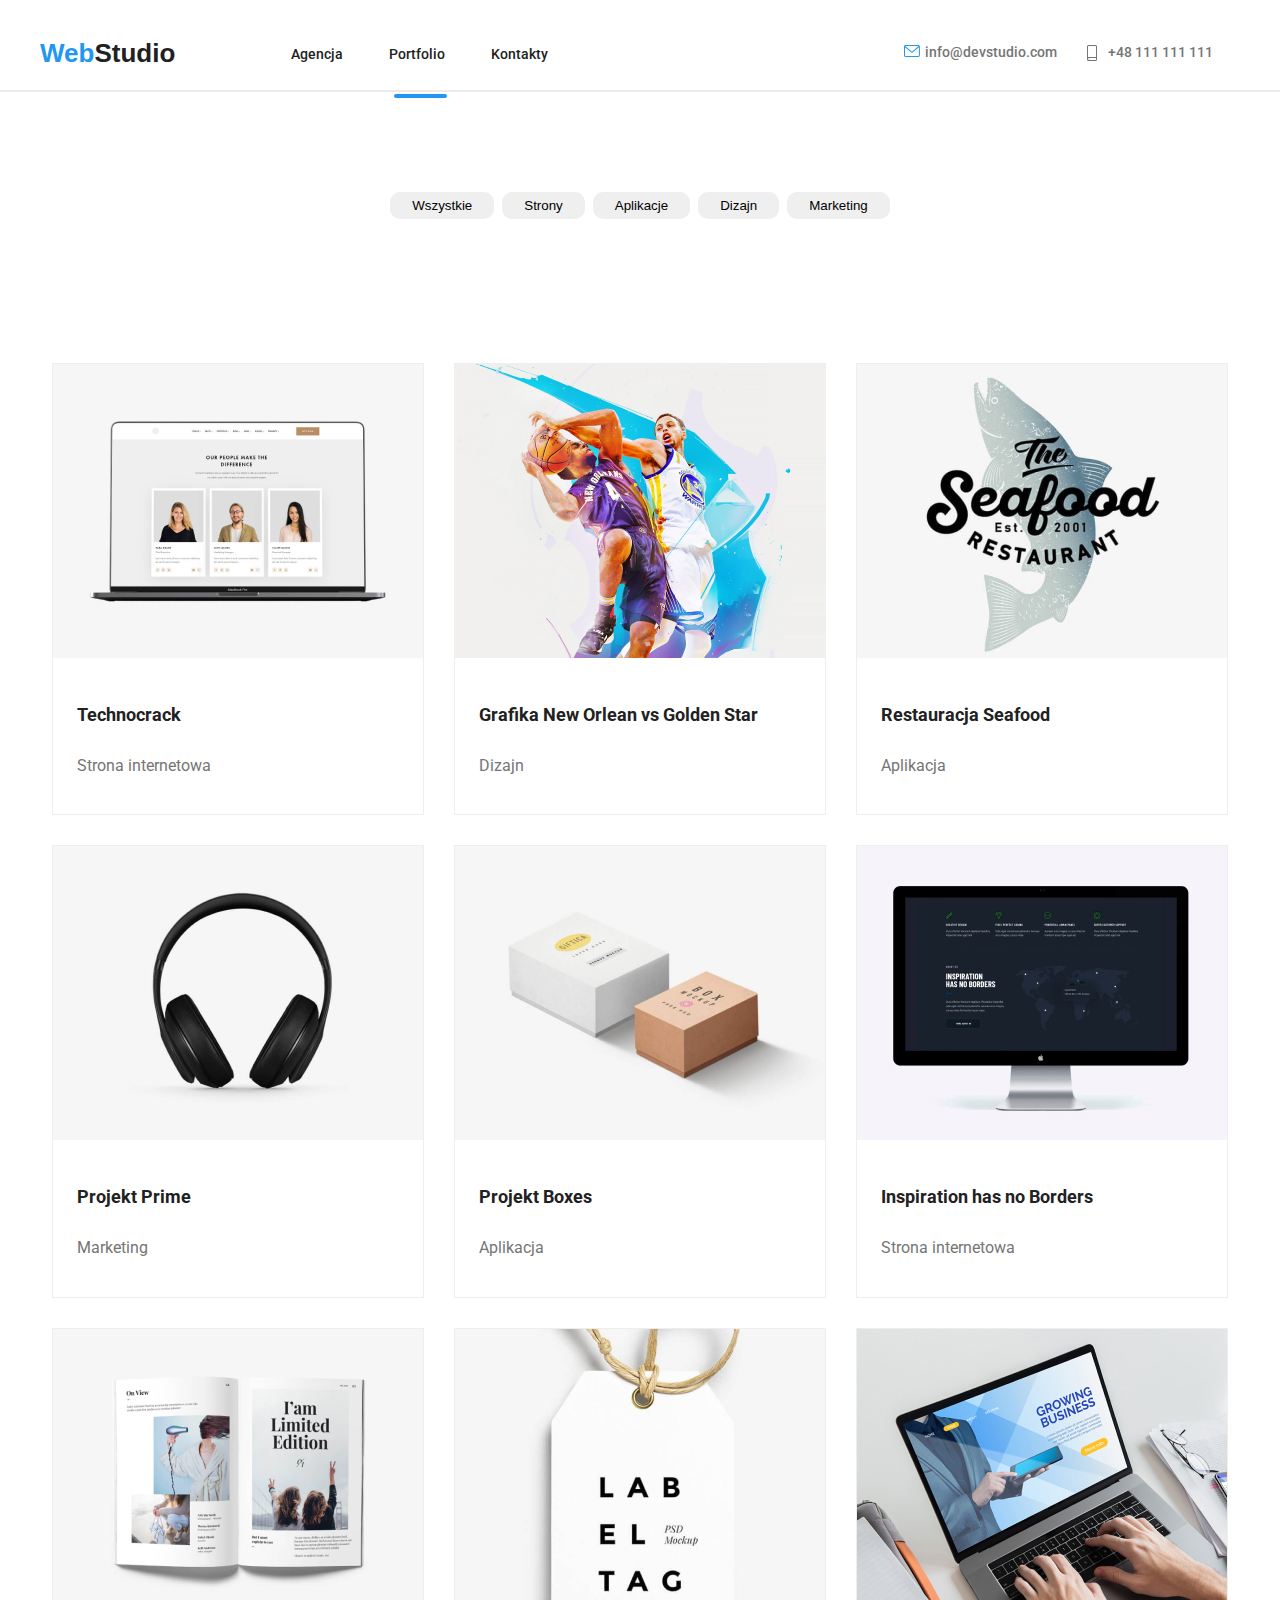
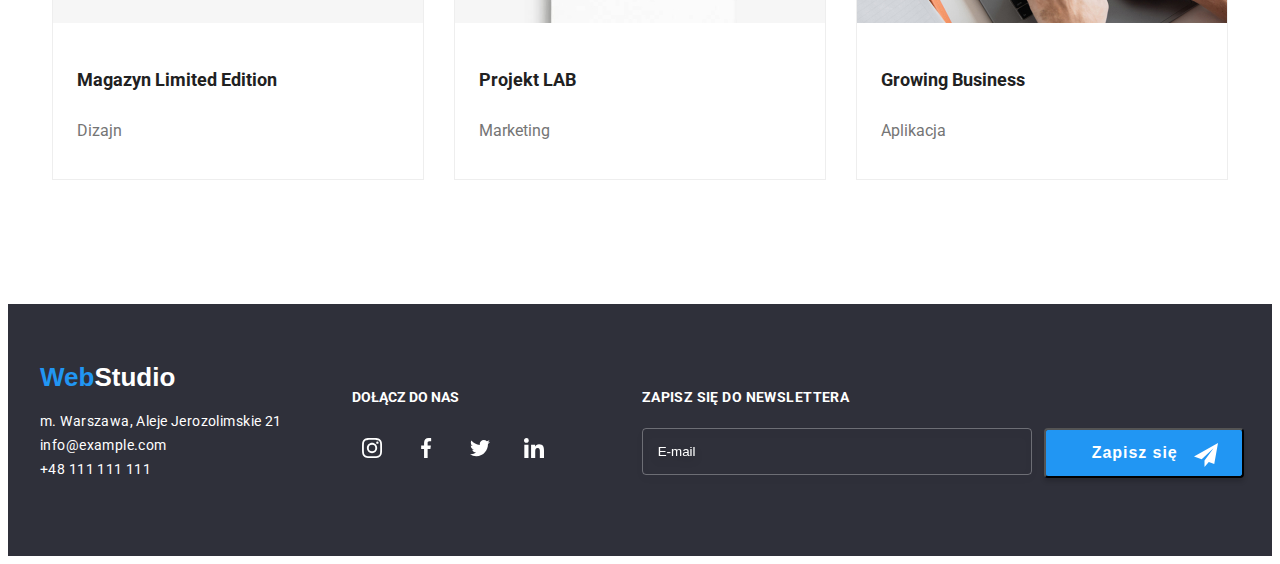
==== portfolio.html @ d32035aa "eight" ====
<!DOCTYPE html>
<html lang="pl">

<head>
    <meta charset="UTF-8">
    <meta http-equiv="X-UA-Compatible" content="IE=edge">
    <meta name="viewport" content="width=device-width, initial-scale=1.0">
    <title>Portfolio</title>
    <link rel="stylesheet" href="https://cdnjs.cloudflare.com/ajax/libs/modern-normalize/1.1.0/modern-normalize.min.css" integrity="sha512-wpPYUAdjBVSE4KJnH1VR1HeZfpl1ub8YT/NKx4PuQ5NmX2tKuGu6U/JRp5y+Y8XG2tV+wKQpNHVUX03MfMFn9Q==" crossorigin="anonymous" referrerpolicy="no-referrer">
    <link rel="stylesheet" href="./css/main.min.css">
    <link href="https://fonts.googleapis.com/css2?family=Raleway:wght@700&family=Roboto:wght@400;500;700;900&display=swap" rel="stylesheet">
</head>
<body>
   
    <header>

        <!--HEADER2-->

            <div class="header--port">

            <div class="logo">
                <a class="logo__link" href="./index.html">Web<span class="logo__link logo__link--text">Studio</span></a>
                
            </div>
            <div class="navigation">
                <nav class="navigation__nav">
                    <div class="part" ><a class="part__link" href="#">Agencja</a></div>
                    <div class="part part--sign"><a class="part__link" href="./portfolio.html">Portfolio</a></div>
                    <div class="part"><a class="part__link" href="#">Kontakty</a></div>
                </nav>

            </div>
        
            <div class="contact">
                   <div class="data"><svg class="data__icon">
                        <use href="./images/icons.svg#icon-envelope" width="16px" height="12px"></use>
                    </svg><a class="data__link" href="mailto:info@devstudio.com">info@devstudio.com</a></div> 
                    
                
                    <div class="data"><svg class="data__icon">
                    <use href="./images/icons.svg#icon-smartphone" width="10px" height="16px"></use>
                    </svg>
                    <a class="data__link" href="tel:+48111111111">+48 111 111 111</a></div> 
                </div>
        </div>
    
     
            
     
    </header>
    <main>
<!--BUTTON-->

      
            <div class="second">
            
                    <div class="second__button"><button class="button button--portf" type="button">Wszystkie</button></div>
                    <div class="second__button"><button class="button button--portf" type="button">Strony</button></div>
                    <div class="second__button"><button class="button button--portf" type="button">Aplikacje</button></div>
                    <div class="second__button"><button class="button button--portf" type="button">Dizajn</button></div>
                    <div class="second__button"><button class="button button--portf" type="button">Marketing</button></div>
                
        </div>
    

      <!--CARD-->
    
            <section class="section">
        <div class="card">
        
                <div class="card__one">
                    <div class="boxes">
                        <div class="technocrack">Technocrack jest popularną platformą wykorzystywaną do rozpowszechniania koronawirusa. 
                            Firmy wykorzystują tę platformę do celów szpiegowskich i ataków na niezabezpieczone serwery konkurencji </div>
                    <img class="boxes__img" src="images/projects/1techno.jpg" alt="Product Designer" width="370" height="294">
                    
                    <h3 class="boxes__heading">Technocrack</h3>
                    <p class="boxes__item">Strona internetowa</p>
                </div>
                <div class="boxes">
                    <div class="technocrack">Technocrack jest popularną platformą wykorzystywaną do rozpowszechniania koronawirusa. 
                        Firmy wykorzystują tę platformę do celów szpiegowskich i ataków na niezabezpieczone serwery konkurencji </div>
                    <img class="boxes__img" src="images/projects/4sluchawki.jpg" alt="Fronted Developer" width="370" height="294">
                    
                    <h3 class="boxes__heading">Projekt Prime</h3>
                    <p class="boxes__item">Marketing</p>
                </div>
                <div class="boxes">
                    <div class="technocrack">Technocrack jest popularną platformą wykorzystywaną do rozpowszechniania koronawirusa. 
                        Firmy wykorzystują tę platformę do celów szpiegowskich i ataków na niezabezpieczone serwery konkurencji </div>
                    <img class="boxes__img" src="images/projects/7magazyn.jpg" alt="Markieting" width="370" height="294">
                    
                    <h3 class="boxes__heading">Magazyn Limited Edition</h3>
                    <p class="boxes__item">Dizajn</p>
                </div>
                </div>
                <div class="card__one">
                <div class="boxes">
                    <div class="technocrack">Technocrack jest popularną platformą wykorzystywaną do rozpowszechniania koronawirusa. 
                        Firmy wykorzystują tę platformę do celów szpiegowskich i ataków na niezabezpieczone serwery konkurencji </div>
                    <img class="boxes__img" src="images/projects/2grafika.jpg" alt="UI Designer" width="370" height="294">
                    
                    <h3 class="boxes__heading">Grafika New Orlean vs Golden Star</h3>
                    <p class="boxes__item">Dizajn</p>
                </div>
                <div class="boxes">
                    <div class="technocrack">Technocrack jest popularną platformą wykorzystywaną do rozpowszechniania koronawirusa. 
                        Firmy wykorzystują tę platformę do celów szpiegowskich i ataków na niezabezpieczone serwery konkurencji </div>
                    <img class="boxes__img" src="images/projects/5boxes.jpg" alt="Product Designer" width="370" height="294">
                    
                    <h3 class="boxes__heading">Projekt Boxes</h3>
                    <p class="boxes__item">Aplikacja</p>
                </div>
                <div class="boxes">
                    <div class="technocrack">Technocrack jest popularną platformą wykorzystywaną do rozpowszechniania koronawirusa. 
                        Firmy wykorzystują tę platformę do celów szpiegowskich i ataków na niezabezpieczone serwery konkurencji </div>
                    <img class="boxes__img" src="images/projects/8lab.jpg" alt="Fronted Developer" width="370" height="294">
                    
                    <h3 class="boxes__heading">Projekt LAB</h3>
                    <p class="boxes__item">Marketing</p>
                </div>
            </div>
               <div class="card__one--d">
                <div class="boxes">
                    <div class="technocrack">Technocrack jest popularną platformą wykorzystywaną do rozpowszechniania koronawirusa. 
                        Firmy wykorzystują tę platformę do celów szpiegowskich i ataków na niezabezpieczone serwery konkurencji </div>
                    <img class="boxes__img" src="images/projects/3restauracja.jpg" alt="Markieting" width="370" height="294">
                    
                    <h3 class="boxes__heading">Restauracja Seafood</h3>
                    <p class="boxes__item">Aplikacja</p>
                </div>
                <div class="boxes">
                    <div class="technocrack">Technocrack jest popularną platformą wykorzystywaną do rozpowszechniania koronawirusa. 
                        Firmy wykorzystują tę platformę do celów szpiegowskich i ataków na niezabezpieczone serwery konkurencji </div>
                    <img class="boxes__img" src="images/projects/6borders.jpg" alt="UI Designer" width="370" height="294">
                    
                    <h3 class="boxes__heading">Inspiration has no Borders</h3>
                    <p class="boxes__item">Strona internetowa</p>
                </div>
                <div class="boxes">
                    <div class="technocrack">Technocrack jest popularną platformą wykorzystywaną do rozpowszechniania koronawirusa. 
                        Firmy wykorzystują tę platformę do celów szpiegowskich i ataków na niezabezpieczone serwery konkurencji </div>
                    <img class="boxes__img" src="images/projects/9bussines.jpg" alt="UI Designer" width="370" height="294">
                    
                    <h3 class="boxes__heading">Growing Business</h3>
                    <p class="boxes__item">Aplikacja</p>
                </div>
                </div>
            </div>
        </section>
     

    
        
    </main>
    <footer>
        <!--FOOTER-->

        <div class="container">
            <div class="last">
                <div class="last__part1">
                    <div class="logo logo--footer">
                        <a class="logo__link" href="./index.html">Web<span
                                class="logo__link logo__link--text2">Studio</span></a>
                    </div>

                    <div class="address">

                        <div class="address_street"><a class="address__link"
                                href="https://goo.gl/maps/1uCLYBcG9Ry3D8Pi7" target="_blank">m. Warszawa, Aleje
                                Jerozolimskie 21</a></div>
                        <div class="address__mail"><a class="address__link"
                                href="mailto:info@example.com">info@example.com</a></div>
                        <div class="address__phone"><a class="address__link" href="tel:+48111111111">+48 111 111 111</a>
                        </div>
                    </div>
                </div>
                <div class="last__part2">
                    <p class="last__item">DOŁĄCZ DO NAS</p>
                    <div><svg class="last__icon">
                            <use href="./images/icons.svg#icon-instagram-2-1" width="20px" height="20px"></use>
                        </svg>
                        <svg class="last__icon">
                            <use href="./images/icons.svg#icon-facebook-1-1" width="20px" height="20px"></use>
                        </svg>
                        <svg class="last__icon">
                            <use href="./images/icons.svg#icon-twitter-1-1" width="20px" height="20px"></use>
                        </svg>
                        <svg class="last__icon">
                            <use href="./images/icons.svg#icon-linkedin-1-1" width="20px" height="20px"></use>
                        </svg>
                    </div>
                </div>
                <div class="last__part3">
                    <p class="last__item last__item--2">Zapisz się do newslettera</p>
                    <form name="newsletter" autocomplete="on" novalidate>
                        <label><input class="last__input" type="email" name="email" placeholder="E-mail">
                        </label>

                        <button class="button button--submit" type="submit">Zapisz się<svg class="button__icon">
                                <use href="./images/icons.svg#icon-icon-send" width="24px" height="24px"></use>
                            </svg></button>
                    </form>
                </div>

            </div>
        </div>
    
        
    </footer>
</body>

</html>
---- css/main.min.css ----
.header {
  display: flex;
  flex-direction: row;
  justify-items: center;
  align-items: center;
  margin-left: auto;
  padding-top: 32px;
  padding-bottom: 32px;
  margin-right: auto;
  inline-size: 100%;
  width: 1200px;
}
.logo__link {
  color: #2196f3;
  font-family: "Relaway", sans-serif;
  font-size: 26px;
  line-height: 100%;
  font-weight: 700;
  text-decoration: none;
}
.logo__link--text {
  color: #212121;
}
.navigation {
  padding-left: 93px;
  padding-right: 318px;
}
.navigation__nav {
  display: -webkit-box;
  display: -ms-flexbox;
  display: flex;
  -webkit-box-orient: horizontal;
  -webkit-box-direction: normal;
  -ms-flex-direction: row;
  flex-direction: row;
}
.part {
  padding-right: 23px;
  padding-left: 23px;
}
.part__link {
  color: #212121;
  font-size: 14px;
  line-height: 100%;
  text-decoration: none;
  -webkit-transition-duration: 250ms;
  transition-duration: 250ms;
  -webkit-transition-timing-function: cubic-bezier(0.4, 0, 0.2, 1);
  transition-timing-function: cubic-bezier(0.4, 0, 0.2, 1);
}
.part__link:hover {
  color: #2196f3;
}
.part--sign::after {
  content: "";
  position: absolute;
  width: 53px;
  height: 4px;
  margin-left: -51px;
  margin-top: 50px;
  background-color: #2196f3;
  border-radius: 2px;
}
.contact {
  display: -webkit-box;
  display: -ms-flexbox;
  display: flex;
  -webkit-box-orient: horizontal;
  -webkit-box-direction: normal;
  -ms-flex-direction: row;
  flex-direction: row;
}
.data {
  display: flex;

  flex-direction: row;
  padding-left: 15px;
  padding-right: 15px;
}
.data__icon {
  width: 21px;
  height: 16px;
}
.data__link {
  color: #757575;
  font-size: 14px;
  line-height: 100%;
  text-decoration: none;

  transition-duration: 250ms;

  transition-timing-function: cubic-bezier(0.4, 0, 0.2, 1);
}
.data__link:hover {
  color: #2196f3;
}
.main {
  height: 600px;
  background: linear-gradient(
    90deg,
    rgba(2, 0, 36, 1) 0%,
    rgba(47, 48, 58, 1) 35%,
    rgba(0, 212, 255, 1) 100%
  );
  background-image: url(./people.jpg);
  display: flex;
  flex-direction: column;
}

.main__heading {
  color: #ffffff;
  font-size: 44px;
  line-height: 136%;
  font-weight: 900;
  letter-spacing: 0.06em;
  text-transform: uppercase;
  margin-top: 200px;
  margin-bottom: 30px;
  width: 696px;
  display: block;
  margin-left: auto;
  margin-right: auto;
  text-align: center;
}

.is-hidden {
  pointer-events: none;
  visibility: hidden;
  opacity: 0;
}
.modal {
  background: rgba(0, 0, 0, 0.2);
  width: 100%;
  height: 100%;
  top: 0;
  left: 0;
  position: fixed;
}

.window {
  background-color: #ffffff;
  border-radius: 4px;
  width: 528px;
  height: 581px;
  top: 50%;
  left: 50%;
  transform: translate(-50%, -50%);
  position: fixed;
}
.window__item {
  font-weight: 700;
  font-size: 20px;
  line-height: 100%;
  text-align: center;
  letter-spacing: 0.03em;
  color: #212121;
  margin-top: 40px;
  margin-bottom: 12px;
}
.data2 {
  display: flex;
  flex-direction: column;
  margin-left: 40px;
  margin-right: 40px;
  position: relative;
}

.data2__word {
  line-height: 100%;
  letter-spacing: 0.01em;
  color: #757575;
  margin-top: 10px;
  margin-bottom: 4px;
  font-size: 12px;
}
.data2__input {
  height: 40px;
  border: 1px solid rgba(33, 33, 33, 0.2);
  border-radius: 4px;
  padding-left: 35px;
  transition-duration: 250ms;
  transition-timing-function: cubic-bezier(0.4, 0, 0.2, 1);
}
.data2__icon {
  width: 15px;
  height: 13px;
  transition-duration: 250ms;
  transition-timing-function: cubic-bezier(0.4, 0, 0.2, 1);
}

.data2__input:focus {
  outline: 1px solid #2196f3;
}

.data2 > .data2__icon {
  position: absolute;
  top: 80%;
  margin-left: 10px;
  transform: translateY(-80%);
}
.data2__input:focus + .data2__icon {
  fill: #2196f3;
}

.button--open-btn {
  font-size: 16px;
  line-height: 188%;
  font-weight: 700px;
  color: #ffffff;
  background-color: #2196f3;
  background-size: 200px 50px;
  border-radius: 4px;
  border-color: #2196f3;
  display: block;
  margin-left: auto;
  margin-right: auto;
  padding-left: 41px;
  padding-right: 41px;
  padding-bottom: 10px;
  padding-top: 10px;
}

.button--close {
  position: fixed;
  width: 30px;
  height: 30px;
  right: 8px;
  top: 8px;
  background-color: #ffffff;
  border: 1px solid rgba(0, 0, 0, 0.1);
  border-radius: 50%;
  cursor: pointer;
}

.com {
  display: flex;
  flex-direction: column;
  margin-left: 40px;
  margin-right: 40px;
  margin-bottom: 10px;
  font-size: 12px;
  line-height: 100%;
  letter-spacing: 0.01em;
  color: #757575;
  font-size: 12px;
  line-height: 100%;
  letter-spacing: 0.01em;
  color: #757575;
  margin-bottom: 4px;
}
.com__word {
  line-height: 100%;
  letter-spacing: 0.01em;
  color: #757575;
  margin-top: 10px;
  margin-bottom: 4px;
  font-size: 12px;
}

textarea {
  width: 448px;
  border: 1px solid rgba(33, 33, 33, 0.2);
  border-radius: 4px;
  resize: none;
  padding-left: 16px;
  padding-top: 12px;
  color: rgba(117, 117, 117, 0.5);
  transition-duration: 250ms;
  transition-timing-function: cubic-bezier(0.4, 0, 0.2, 1);
}
textarea:focus {
  outline: 1px solid #2196f3;
}

.box__accept {
  position: relative;
  top: 0;
  left: 0;
  margin-left: 45px;

}
.colour1 {
  font-weight: 400;
  font-size: 14px;
  line-height: 171%;
  letter-spacing: 0.03em;
  color: #757575;
  position: relative;
  top: 16px;
  left: 25px;
}
.colour2 {
  color: #2196f3;
  text-decoration: underline;
}
.box__check {
  position: relative;
  width: 16px;
  height: 16px;
  top: 19px;
  opacity: 0;
  left: 60px;
  transition-duration: 250ms;
  transition-timing-function: cubic-bezier(0.4, 0, 0.2, 1);
  z-index: 10;
}
.box__accept::before {
  content: "";
  width: 15px;
  height: 15px;
  display: inline-block;
  border: solid 1px #212121;
  position: absolute;
  left: 0;
  top: 20px;
}
.box__accept::after {
  content: "";
  display: inline-block;
  height: 6px;
  width: 9px;
  border-left: 2px solid;
  border-bottom: 2px solid;
  transform: rotate(-45deg);
  position: absolute;
  left: 4px;
  top: 24px;
}
.box__check + .box__accept::after {
  content: none;
}
.box__check:checked + .box__accept::after {
  content: "";
  color: #ffffff;
}

.box__check:focus + .box__accept::before {
  outline: #2196f3 auto 5px;
  background: #2196f3;
}
.button--send {
  width: 200px;
  height: 50px;
  background-color: #2196f3;
  color: #ffffff;
  box-shadow: 0px 4px 4px rgba(0, 0, 0, 0.15);
  border-radius: 4px;
  display: block;
  margin-left: auto;
  margin-right: auto;
  margin-top: 50px;
}

.lorem {
  display: flex;
  flex-direction: row;
}
.text {
  margin-left: 15px;
  margin-right: 15px;
  width: 270px;
  height: 120px;
  background-color: #f5f4fa;
  border-radius: 4px;
}
.text__icon {
  width: 70px;
  height: 70px;
  display: block;
  margin-left: auto;
  margin-right: auto;
  margin-bottom: 25px;
  margin-top: 25px;
}
.text__heading {
  font-weight: 700;
  font-size: 14px;
  line-height: 100%;
  color: #212121;
  margin-top: 55px;
}
.text__item {
  font-weight: 400;
  font-size: 14px;
  line-height: 171%;
  color: #2f303a;
}
.whatwedo {
  justify-content: center;
}
.whatwedo__heading {
  font-size: 36px;
  font-weight: 700;
  line-height: 100%;
  color: #212121;
  text-align: center;
  padding-bottom: 50px;
}
.photo {
  display: flex;

  flex-direction: row;
}
.signature {
  position: relative;
  margin-right: 15px;
  margin-left: 15px;
  width: 370px;
  height: 294px;
}
.signature > .signature__heading {
  color: #ffffff;
  font-weight: 700;
  font-size: 14px;
  line-height: 100%;
  text-align: center;
  letter-spacing: 0.03em;
  text-transform: uppercase;
  position: absolute;
  width: 370px;
  height: 75px;
  padding-top: 27px;
  padding-right: 27px;
  margin: 0;
  bottom: 0;
  right: 0;
  background-color: rgba(47, 48, 58, 0.8);
}
.ourteam {
  background-color: #f5f4fa;
  margin-left: auto;
  margin-right: auto;
}
.ourteam__heading {
  font-size: 36px;
  font-weight: 700;
  line-height: 100%;
  color: #212121;
  text-align: center;
  padding-bottom: 50px;
}
.employees {
  display: flex;
  flex-direction: row;
}
.quarter {
  box-shadow: 0px 1px 3px rgba(0, 0, 0, 0.12), 0px 1px 1px rgba(0, 0, 0, 0.14),
    0px 2px 1px rgba(0, 0, 0, 0.2);
  height: 428px;
  background-color: #ffffff;
  border-radius: 0px 0px 4px 4px;
  margin-inline: 15px;
}
.quarter__img {
  height: 260px;
  width: 270px;
}
.quarter__heading {
  font-size: 16px;
  line-height: 100%;
  color: #212121;
  padding-top: 10px;
  text-align: center;
}
.quarter__item {
  font-size: 16px;
  font-weight: 400;
  line-height: 100%;
  color: #757575;
  padding-top: 10px;
  text-align: center;
}
.social {
  margin-inline: 15px;
  text-align: center;
  justify-items: center;
  align-items: center;
}
.social {
  padding-bottom: 30px;
  margin-left: 20px;
  margin-right: 20px;
}
.social__icon {
  width: 40px;
  height: 40px;
  margin-right: 5px;
  margin-left: 5px;
  align-items: center;
  transition-duration: 250ms;
  transition-timing-function: cubic-bezier(0.4, 0, 0.2, 1);
  padding-left: 8px;
}
.social__icon:hover {
  --color2: #ffffff;
  background-color: #2196f3;
  border: 1px #2196f3;
  cursor: pointer;
  width: 40px;
  height: 40px;
  border-radius: 50%;
  padding-left: 8px;
}
.clients__heading {
  font-weight: 700;
  font-size: 36px;
  line-height: 100%;
  color: #212121;
  text-align: center;
  padding-bottom: 50px;
}
.clientsmark {
  display: flex;
  flex-direction: row;
}

.mark {
  border-radius: 4px;
  width: 170px;
  height: 92px;
  margin-left: 10px;
  margin-right: 10px;
  border: 1px solid #afb1b8;
  transition-duration: 250ms;
  transition-timing-function: cubic-bezier(0.4, 0, 0.2, 1);
}
.mark__icon {
  width: 90px;
  height: 90px;
  display: block;
  padding-top: 20px;
  margin: auto;
  transition-duration: 250ms;
  transition-timing-function: cubic-bezier(0.4, 0, 0.2, 1);
}
.mark:hover {
  border: 1px solid #2196f3;
  border-radius: 4px;
  cursor: pointer;
  --color2: #2196f3;
}
.last {
  display: flex;
  flex-direction: row;
}
.last__part1 {
  padding-right: 70px;
}
.logo--footer {
  display: flex;
  justify-items: center;
  align-items: center;
  padding-bottom: 20px;
  padding-top: 60px;
}

.logo__link--text2 {
  color: #ffffff;
}
.address {
  display: flex;
  flex-direction: column;
  padding-bottom: 60px;
  justify-items: center;
}
.address__link {
  font-weight: 400;
  font-size: 14px;
  line-height: 171%;
  letter-spacing: 0.03em;
  color: #ffffff;
  text-decoration: none;
  transition-duration: 250ms;
  transition-timing-function: cubic-bezier(0.4, 0, 0.2, 1);
}
.address__link:hover {
  color: #2196f3;
  text-decoration: none;
}
.address__street {
  padding-bottom: 9px;
}
.address_mail {
  padding-bottom: 9px;
  text-decoration: underline;
}
.last__part2 {
  display: flex;
  flex-direction: column;
  padding-top: 72px;
}
.last__item {
  color: #ffffff;
  font-weight: 700;
  font-size: 14px;
  line-height: 100%;
  padding-bottom: 10px;
}
.last__icon {
  width: 40px;
  height: 40px;
  transition-duration: 250ms;
  transition-timing-function: cubic-bezier(0.4, 0, 0.2, 1);
  padding-left: 10px;
  padding-top: 10px;
}
.last__icon:hover {
  color: #ffffff;
  background-color: #2196f3;
  cursor: pointer;
  border-radius: 50%;
  width: 40px;
  height: 40px;
  padding-top: 10px;
  padding-left: 10px;
}
.last__item--2 {
  font-weight: 700;
  font-size: 14px;
  line-height: 100%;
  letter-spacing: 0.03em;
  text-transform: uppercase;
  color: #ffffff;
  padding-top: 72px;
  padding-left: 78px;
}
.last__input {
  padding: 15px;
  margin-left: 78px;
  width: 358px;
  border: 1px solid rgba(255, 255, 255, 0.3);
  filter: drop-shadow(0px 4px 4px rgba(0, 0, 0, 0.15));
  border-radius: 4px;
  background-color: var(--grey2);
}

.last__part3 ::placeholder {
  color: #ffffff;
}
.button--submit {
  width: 200px;
  height: 50px;
  margin-left: 12px;
  box-shadow: 0px 4px 4px rgba(0, 0, 0, 0.15);
  border-radius: 4px;
  background-color: #2196f3;
  color: #ffffff;
  position: absolute;
  padding-right: px;
  font-size: 16px;
  line-height: 160%;
  align-items: center;
  text-align: center;
  letter-spacing: 0.06em;
  font-weight: 700;
  padding-right: 24px;
  transition-duration: 250ms;
  transition-timing-function: cubic-bezier(0.4, 0, 0.2, 1);
}
.button__icon {
  width: 24px;
  height: 24px;
  position: absolute;
  top: 13px;
  right: 28px;
  left: 148px;
}
.button__icon:hover {
  cursor: pointer;
}
.button {
  transition-duration: 250ms;
  transition-timing-function: cubic-bezier(0.4, 0, 0.2, 1);
}
.button:hover {
  background-color: #2196f3;
  color: #ffffff;
  border: 1px #2196f3;
  cursor: pointer;
  box-shadow: 0px 3px 1px rgba(0, 0, 0, 0.1), 0px 1px 2px rgba(0, 0, 0, 0.08),
    0px 2px 2px rgba(0, 0, 0, 0.12);
}
.second {
  display: flex;
  flex-direction: row;
  margin-top: 94px;
  margin-bottom: 50px;
  justify-content: center;
  align-items: center;
}
.second__button {
  padding-right: 4px;
  padding-left: 4px;
  border-radius: 10px;
}
.button--portf {
  border: none;
  padding-top: 6px;
  padding-left: 22px;
  padding-bottom: 6px;
  padding-right: 22px;
  border-radius: 10px;
  transition-duration: 250ms;
  transition-timing-function: cubic-bezier(0.4, 0, 0.2, 1);
}
body {
  background-color: #fff;
  color: #212121;
  font-family: "Roboto", sans-serif;
  font-weight: 500;
}
footer {
  background-color: #2f303a;
  height: 252px;
}
a {
  color: #212121;
  cursor: pointer;
}
h3 {
  font-size: 18px;
  line-height: 171%;
  font-weight: 700;
}
p {
  color: #757575;
  font-size: 16px;
  line-height: 160%;
  font-weight: 400;
}
.section {
  padding-top: 94px;
  padding-bottom: 94px;
  display: flex;
  flex-direction: column;
  flex-wrap: nowrap;
  justify-items: center;
  justify-content: center;
  align-items: center;
}
.container {
  max-width: 1200px;
  margin-left: auto;
  margin-right: auto;
  inline-size: 100%;
} 
.header--port {
  display: flex;
  flex-direction: row;
  justify-items: center;
  align-items: center;
  margin-left: auto;
  padding-top: 32px;
  padding-bottom: 32px;
  margin-right: auto;
  inline-size: 100%;
  width: 1200px;
}
.header--port::after {
  content: "";
  position: absolute;
  border: 1px solid #ECECEC;
  width: 100%;

  top: 90px;
  left:0;
}
.card {
  display: flex;
  flex-direction: row;
}

.boxes__heading {
  padding-top: 20px;
  padding-left: 24px;
  padding-right: 24px;
  padding-bottom: 4px;
  position: relative;
  z-index: 10;
}
.boxes__item {
  padding-bottom: 20px;
  padding-left: 24px;
  padding-right: 24px;
  position: relative;
  z-index: 10;
}
.boxes {
  border: #eeeeee 1px solid;
  margin-bottom: 30px;
  position:relative;
  top: 0;
  right: 0;
  transition-duration: 250ms;
  transition-timing-function: cubic-bezier(0.4, 0, 0.2, 1);
    position: relative;
    z-index: 1;
}
.boxes__img {
  width: 370px;
  height: 294px;
}
.boxes .technocrack {
  visibility: hidden;
  position:absolute;
  width: 370px;
  height: 294px;
  bottom: 35%;
  right: 0;
  background: rgba(33, 150, 243, 0.9);

}
.boxes:hover .technocrack {
  visibility: visible;
  content: "";
  position:absolute;
  width: 370px;
  height: 294px;
  bottom: 35%;
  right: 0;
  background: rgba(33, 150, 243, 0.9);
  animation-name: height;
  animation-duration: 1s;
  animation-iteration-count: inherit;
  animation-direction: alternate;
  
}
.technocrack {

  font-weight: 400;
  font-size: 18px;
  line-height: 156%;
  color:  #ffffff;;
  padding-left: 24px;
  padding-top: 49px;
  padding-right: 45px;
  position:absolute;
  bottom: 35%;
  right:0;
  visibility: hidden;

}

@keyframes height {
  0% {
    height: 0px; 
  }
  100% {
    height: 294px;
    
  }
}
.card__one {
  flex-direction: row;
  margin-right: 30px;
}

.boxes:hover {
  box-shadow: 0px 1px 1px rgba(0, 0, 0, 0.12), 0px 4px 4px rgba(0, 0, 0, 0.06),
    1px 4px 6px rgba(0, 0, 0, 0.16);
  cursor: pointer;
}

.card__one--d {
  flex-direction: row;
}

/*# sourceMappingURL=main.min.css.map */
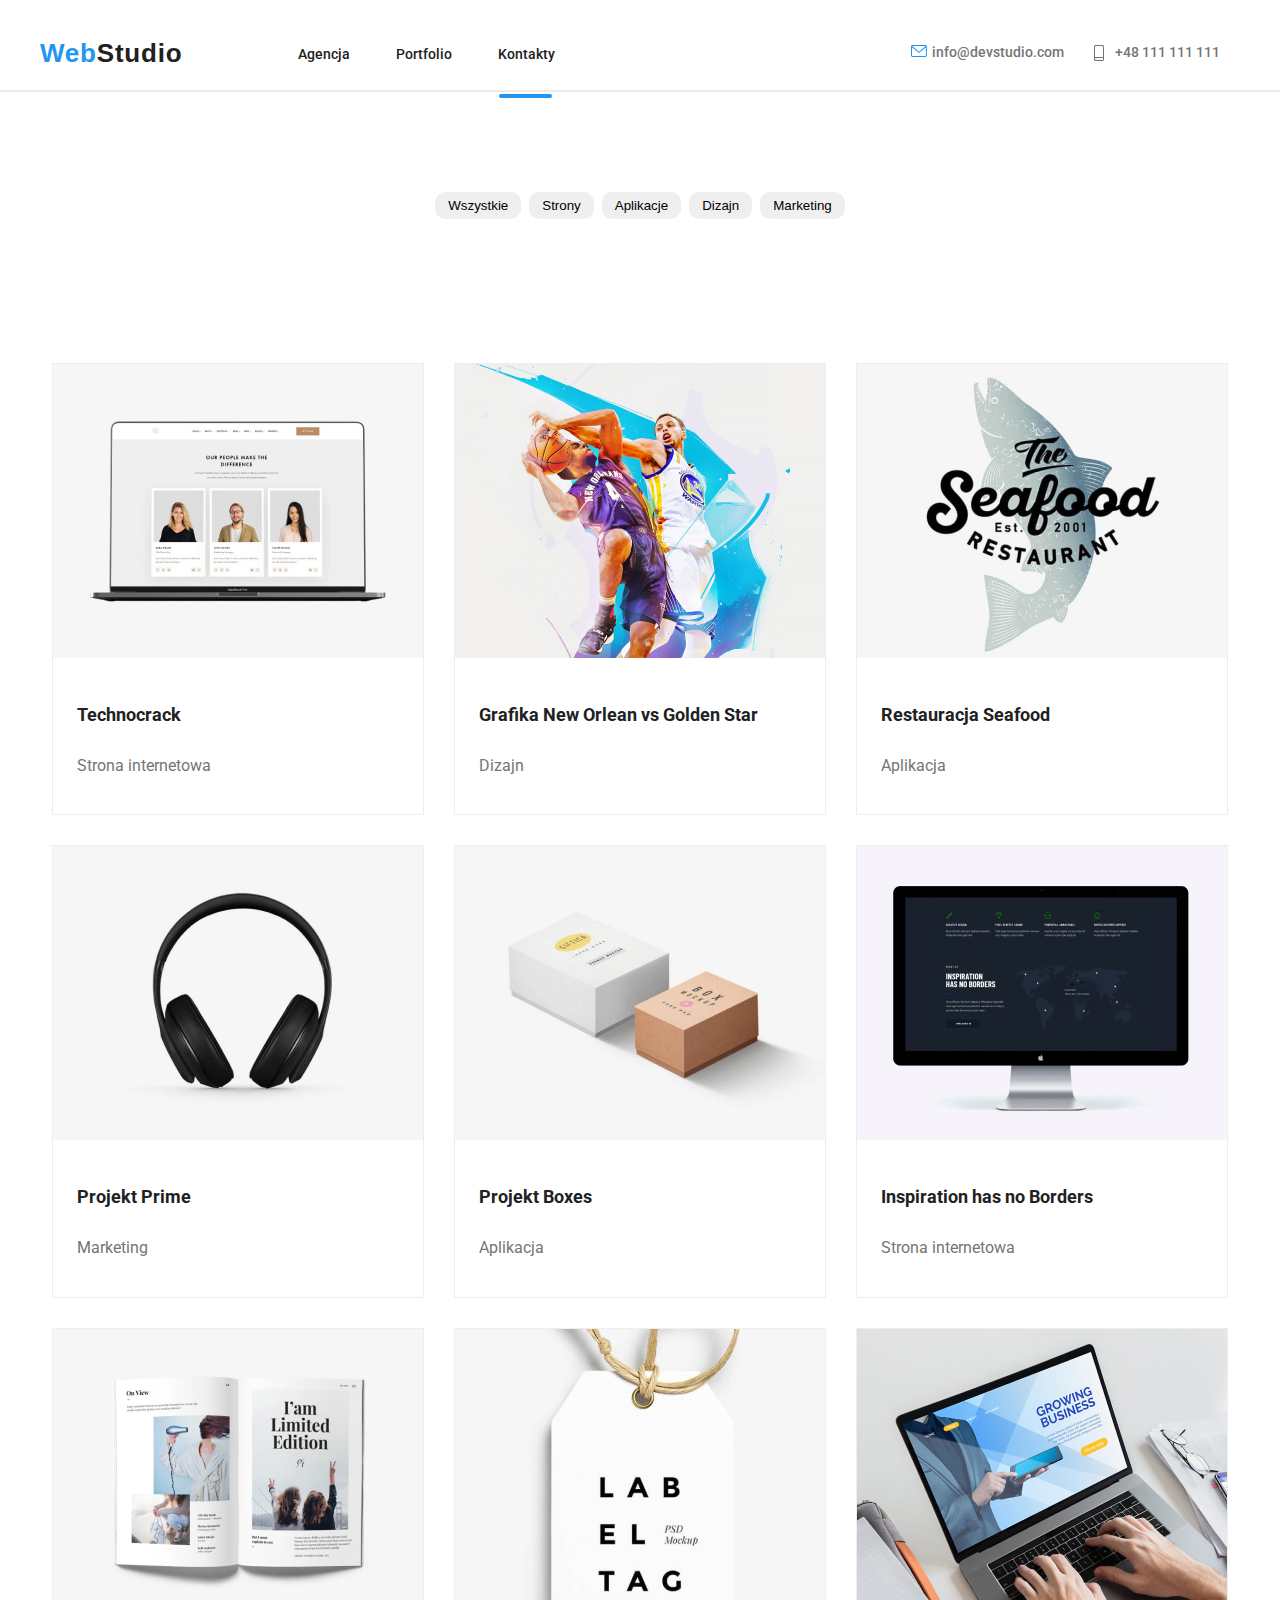
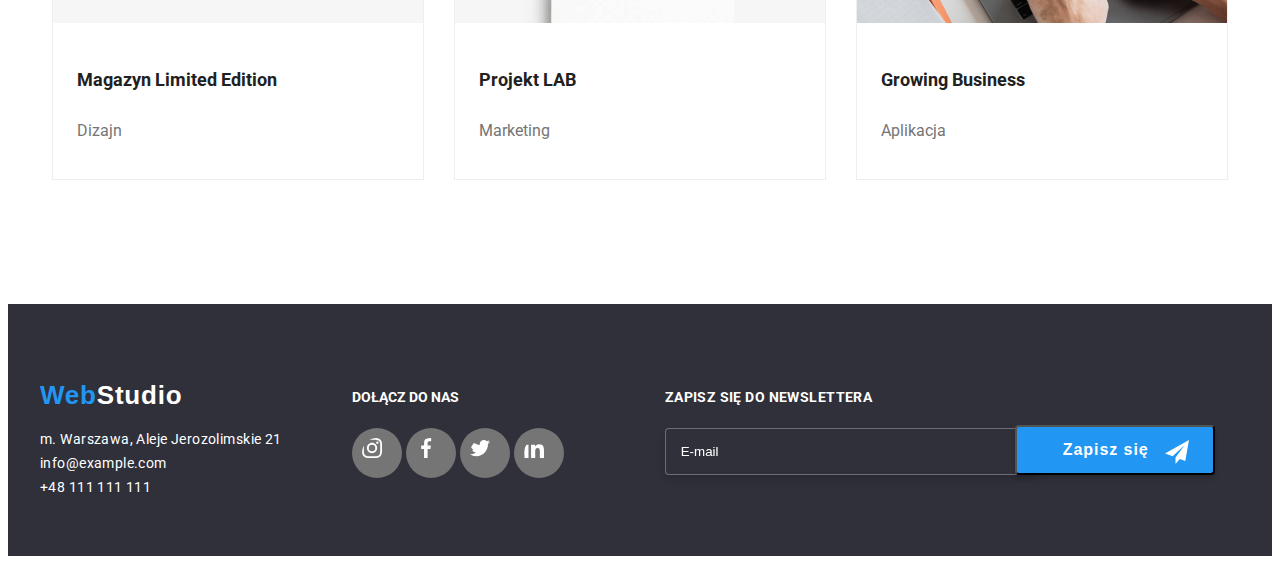
==== commit 204cae9e: "change part after" ====
--- a/portfolio.html
+++ b/portfolio.html
@@ -43,9 +43,19 @@
                     <a class="data__link" href="tel:+48111111111">+48 111 111 111</a></div> 
                 </div>
         </div>
-    
-     
-            
+        <div class="header_mobile">
+            <div class="logo">
+                <a class="logo__link" href="./index.html">Web<span class="logo__link logo__link--text">Studio</span></a>
+                
+                <button
+                  class="menu-toggle js-open-menu"
+                  aria-expanded="false"
+                  aria-controls="mobile-menu"><svg class="menu-toggle__svg">
+                <use href="./images/icons.svg#icon-menu_24px" width="47px" height="30px"></use>
+            </svg></button>
+            </div></div>
+     
+     
      
     </header>
     <main>
--- a/css/main.min.css
+++ b/css/main.min.css
@@ -1,5 +1,5 @@
 .header {
-  display: flex;
+  display: none;
   flex-direction: row;
   justify-items: center;
   align-items: center;
@@ -10,42 +10,104 @@
   inline-size: 100%;
   width: 1200px;
 }
+@media screen and (min-width:768px){
+  .header{
+    display: flex;
+    
+    
+  }}
+
+@media screen and (min-width:1200px){
+  .header{
+    display: flex;
+    flex-wrap: nowrap;
+    
+  }}
+  .header_mobile{
+    display: flex;
+    flex-direction: row;
+    justify-items: center;
+    align-items: center;
+    margin-left: auto;
+    padding-top: 32px;
+    padding-bottom: 32px;
+    margin-right: auto;
+    inline-size: 100%;
+  }
+  @media screen and (min-width:768px){
+    .header_mobile{
+      display: none;
+      
+      
+    }}
+  
+  @media screen and (min-width:1200px){
+    .header_mobile{
+      display: none;
+      
+    }}
 .logo__link {
   color: #2196f3;
   font-family: "Relaway", sans-serif;
-  font-size: 26px;
+  font-size: 24px;
   line-height: 100%;
   font-weight: 700;
   text-decoration: none;
-}
+  letter-spacing: 0.03em;
+}
+@media screen and (min-width:1200px){
+  .logo__link{
+    font-size: 26px;
+    
+  }}
 .logo__link--text {
   color: #212121;
 }
+
 .navigation {
   padding-left: 93px;
   padding-right: 318px;
 }
+@media screen and (min-width:768px){
+  .navigation{
+    padding-right: 50px;
+    padding-left: 50px;
+  }}
+  @media screen and (min-width:1200px){
+    .navigation{
+      padding-left: 93px;
+  padding-right: 318px;
+    }}
 .navigation__nav {
-  display: -webkit-box;
-  display: -ms-flexbox;
-  display: flex;
-  -webkit-box-orient: horizontal;
-  -webkit-box-direction: normal;
-  -ms-flex-direction: row;
+  
+  display: flex;
+  
   flex-direction: row;
 }
+
 .part {
   padding-right: 23px;
   padding-left: 23px;
 }
+@media screen and (min-width:768px){
+  .part {
+    padding-right: 30px;
+  padding-left: 30px;
+    
+  }}
+  @media screen and (min-width:1200px){
+    .part {
+      padding-right: 23px;
+  padding-left: 23px;
+    }}
 .part__link {
   color: #212121;
   font-size: 14px;
   line-height: 100%;
   text-decoration: none;
-  -webkit-transition-duration: 250ms;
-  transition-duration: 250ms;
-  -webkit-transition-timing-function: cubic-bezier(0.4, 0, 0.2, 1);
+ 
+  transition-duration: 250ms;
+  
   transition-timing-function: cubic-bezier(0.4, 0, 0.2, 1);
 }
 .part__link:hover {
@@ -56,20 +118,38 @@
   position: absolute;
   width: 53px;
   height: 4px;
-  margin-left: -51px;
+  margin-left: 62px;
   margin-top: 50px;
   background-color: #2196f3;
   border-radius: 2px;
 }
+@media screen and (min-width:768px){
+  .part--sign::after{
+    margin-top: 63px;
+    
+    
+  }}
+  @media screen and (min-width:1200px){
+    .part--sign::after{
+      margin-top: 50px;
+      margin-left: 47px;
+    }}
 .contact {
-  display: -webkit-box;
-  display: -ms-flexbox;
-  display: flex;
-  -webkit-box-orient: horizontal;
-  -webkit-box-direction: normal;
-  -ms-flex-direction: row;
+ 
+  display: flex;
+  
   flex-direction: row;
 }
+@media screen and (min-width:768px){
+  .contact{
+    flex-direction: column;
+
+  }}
+  @media screen and (min-width:1200px){
+    .contact{
+      flex-direction: row;
+    
+    }}
 .data {
   display: flex;
 
@@ -77,10 +157,21 @@
   padding-left: 15px;
   padding-right: 15px;
 }
+@media screen and (min-width:768px){
+  .data{
+    padding-bottom: 10px;
+  }}
+  @media screen and (min-width:1200px){
+    .data{
+      padding-left: 15px;
+  padding-right: 15px;
+  padding-bottom: 0px;
+    }}
 .data__icon {
   width: 21px;
   height: 16px;
 }
+
 .data__link {
   color: #757575;
   font-size: 14px;
@@ -94,8 +185,10 @@
 .data__link:hover {
   color: #2196f3;
 }
+
+
 .main {
-  height: 600px;
+  height: 400px;
   background: linear-gradient(
     90deg,
     rgba(2, 0, 36, 1) 0%,
@@ -103,25 +196,43 @@
     rgba(0, 212, 255, 1) 100%
   );
   background-image: url(./people.jpg);
-  display: flex;
-  flex-direction: column;
-}
+  background-size: cover;
+  display: flex;
+  flex-direction: column;}
+
+  @media screen and (min-device-pixel-ratio: 2),
+  screen and (min-resolution: 192dpi),
+  screen and (min-resolution: 2dppx) {
+  .main {
+    background-image: url(./people@2x.jpg)
+  }}
+
 
 .main__heading {
   color: #ffffff;
-  font-size: 44px;
-  line-height: 136%;
+  font-size: 26px;
+  line-height: 162%;
   font-weight: 900;
   letter-spacing: 0.06em;
   text-transform: uppercase;
-  margin-top: 200px;
+  margin-top: 118px;
   margin-bottom: 30px;
-  width: 696px;
   display: block;
   margin-left: auto;
   margin-right: auto;
-  text-align: center;
-}
+  text-align: center;}
+  @media screen and (min-width: 1200px){
+  .main__heading {
+    font-size: 44px;
+  line-height: 136%;
+  margin-top: 200px;
+  
+  }
+  .main{
+    height: 600px;
+  }}
+  
+  
 
 .is-hidden {
   pointer-events: none;
@@ -277,7 +388,6 @@
   top: 0;
   left: 0;
   margin-left: 45px;
-
 }
 .colour1 {
   font-weight: 400;
@@ -352,25 +462,70 @@
 }
 
 .lorem {
-  display: flex;
-  flex-direction: row;
-}
+  display:flex;
+  flex-direction: column;
+  margin: 0 auto;
+  
+}
+
+@media screen and (min-width: 768px){
+  .lorem {
+    flex-direction: row;
+    flex-wrap: wrap;
+  
+  }
+  
+}
+  @media screen and (min-width: 1200px){
+    .lorem {
+      flex-direction: row;
+      flex-wrap: nowrap;
+      justify-content: center;
+     
+    }
+    }
+
 .text {
+  
   margin-left: 15px;
-  margin-right: 15px;
-  width: 270px;
-  height: 120px;
-  background-color: #f5f4fa;
-  border-radius: 4px;
-}
-.text__icon {
+   margin-right: 15px;
+
+  
+}
+@media screen and (min-width: 768px){
+  .text {
+width: 354px;
+  }}
+@media screen and (min-width: 1200px){
+  .text {
+width: 270px;
+  }}
+
+  .piece{
+    height: 120px;
+    width: 450px;
+    background-color: #f5f4fa;
+    border-radius: 4px;
+    margin: auto;
+    
+  }
+@media screen and (min-width:768px) {
+  .piece{
+    width: 354px;
+  }
+}
+@media screen and (min-width:1200px) {
+  .piece{
+    width: 270px;
+  }
+}
+.piece__icon {
   width: 70px;
   height: 70px;
   display: block;
-  margin-left: auto;
-  margin-right: auto;
-  margin-bottom: 25px;
-  margin-top: 25px;
+  margin: auto;
+  position: relative;
+ top:20px;
 }
 .text__heading {
   font-weight: 700;
@@ -386,8 +541,13 @@
   color: #2f303a;
 }
 .whatwedo {
+  display: none;
   justify-content: center;
 }
+@media screen and (min-width: 1200px){
+  .whatwedo {
+    display:block;
+  }}
 .whatwedo__heading {
   font-size: 36px;
   font-weight: 700;
@@ -431,30 +591,74 @@
   margin-left: auto;
   margin-right: auto;
 }
+
 .ourteam__heading {
   font-size: 36px;
   font-weight: 700;
   line-height: 100%;
   color: #212121;
   text-align: center;
-  padding-bottom: 50px;
-}
+  padding-bottom: 15px;
+}
+@media screen and (min-width: 1200px){
+  .ourteam__heading {
+    padding-bottom: 35px;
+  }
+  }
 .employees {
   display: flex;
-  flex-direction: row;
+  flex-direction: column;
+
+  
+}
+@media screen and (min-width: 768px){
+  .employees {
+    flex-direction: row;
+    flex-wrap: wrap;
+    justify-content: center;
+   
+  }
+  }
+@media screen and (min-width: 1200px){
+  .employees {
+    flex-direction: row;
+    flex-wrap: nowrap;
+  }
 }
 .quarter {
+  width: 450px;
   box-shadow: 0px 1px 3px rgba(0, 0, 0, 0.12), 0px 1px 1px rgba(0, 0, 0, 0.14),
     0px 2px 1px rgba(0, 0, 0, 0.2);
-  height: 428px;
+  
+  margin-bottom:15px;
+  margin-top: 15px;
   background-color: #ffffff;
   border-radius: 0px 0px 4px 4px;
-  margin-inline: 15px;
-}
-.quarter__img {
-  height: 260px;
-  width: 270px;
-}
+  
+}
+@media screen and (min-width: 768px){
+  .quarter {
+    margin: 15px;
+    width: 354px;
+  }}
+@media screen and (min-width: 1200px){
+  .quarter {
+    margin-inline: 15px;
+    width: 270px;
+  }}
+  .quarter__img{
+    width: 100%;
+    height: 460px;
+  }
+  @media screen and (min-width: 768px){
+    .quarter__img {
+      height: 374px;
+      
+    }}
+  @media screen and (min-width: 1200px){
+    .quarter__img {
+      height: 260px;
+    }}
 .quarter__heading {
   font-size: 16px;
   line-height: 100%;
@@ -492,7 +696,7 @@
   padding-left: 8px;
 }
 .social__icon:hover {
-  --color2: #ffffff;
+  --color3: #ffffff;
   background-color: #2196f3;
   border: 1px #2196f3;
   cursor: pointer;
@@ -512,18 +716,33 @@
 .clientsmark {
   display: flex;
   flex-direction: row;
-}
-
+  flex-wrap: wrap;
+  justify-content: center;
+}
+@media screen and (min-width: 1200px){
+  .clientsmark {
+    
+    flex-wrap: nowrap;
+  }
+}
 .mark {
   border-radius: 4px;
-  width: 170px;
+  width: 210px;
   height: 92px;
-  margin-left: 10px;
-  margin-right: 10px;
+  margin:15px;
   border: 1px solid #afb1b8;
   transition-duration: 250ms;
   transition-timing-function: cubic-bezier(0.4, 0, 0.2, 1);
 }
+@media screen and (min-width: 768px){
+  .mark {
+    width: 226px;
+  }
+  }
+@media screen and (min-width: 1200px){
+  .mark {
+    width: 170px;
+  }}
 .mark__icon {
   width: 90px;
   height: 90px;
@@ -537,22 +756,53 @@
   border: 1px solid #2196f3;
   border-radius: 4px;
   cursor: pointer;
-  --color2: #2196f3;
+  --color3: #2196f3;
 }
 .last {
   display: flex;
-  flex-direction: row;
-}
+  flex-direction: column;
+  text-align: center;
+}
+@media screen and (min-width: 768px){
+  .last {
+   text-align:center;
+    flex-direction: row;
+    flex-wrap: wrap;
+  }
+}
+@media screen and (min-width: 1200px){
+  .last {
+   text-align:left;
+    flex-direction: row;
+    flex-wrap: nowrap;
+    
+  }
+}
+
+@media screen and (min-width: 768px){
+  
+  .last__part1 {
+    padding-top: 60px;
+    position:relative;
+    left:76px;
+  }}
+@media screen and (min-width: 1200px){
+  
 .last__part1 {
-  padding-right: 70px;
-}
+  
+ position: relative;
+ left:0;
+}}
+
 .logo--footer {
-  display: flex;
-  justify-items: center;
-  align-items: center;
-  padding-bottom: 20px;
-  padding-top: 60px;
-}
+  margin-bottom: 20px;
+  margin-top: 60px;
+}
+@media screen and (min-width: 768px){
+  
+  .logo--footer {
+    margin-top: 18px;
+  }}
 
 .logo__link--text2 {
   color: #ffffff;
@@ -562,6 +812,7 @@
   flex-direction: column;
   padding-bottom: 60px;
   justify-items: center;
+  
 }
 .address__link {
   font-weight: 400;
@@ -587,7 +838,24 @@
 .last__part2 {
   display: flex;
   flex-direction: column;
-  padding-top: 72px;
+  
+}
+@media screen and (min-width:768px)
+{
+  .last__part2{
+    padding-top: 65px;
+    position:relative;
+  left:234px;
+  }}
+@media screen and (min-width:1200px)
+{
+  .last__part2{
+    position: relative;
+    left:70px;
+    padding-top: 72px;
+  
+  }
+  
 }
 .last__item {
   color: #ffffff;
@@ -603,6 +871,8 @@
   transition-timing-function: cubic-bezier(0.4, 0, 0.2, 1);
   padding-left: 10px;
   padding-top: 10px;
+  background-color: #757575;
+  border-radius: 50%;
 }
 .last__icon:hover {
   color: #ffffff;
@@ -614,6 +884,21 @@
   padding-top: 10px;
   padding-left: 10px;
 }
+@media screen and (min-width:768px) {
+  .last__part3{
+    top:247;
+    position:relative;
+  left:166px;
+  }
+}
+@media screen and (min-width:1200px) {
+  .last__part3{
+    position: relative;
+  left: 171px;
+  ;
+  }
+}
+
 .last__item--2 {
   font-weight: 700;
   font-size: 14px;
@@ -621,32 +906,48 @@
   letter-spacing: 0.03em;
   text-transform: uppercase;
   color: #ffffff;
-  padding-top: 72px;
-  padding-left: 78px;
+  padding-top: 60px;
+}
+@media screen and (min-width:1200px)
+{
+  .last__item--2{
+    padding-top: 72px;
+   
+  }
+  
 }
 .last__input {
   padding: 15px;
-  margin-left: 78px;
-  width: 358px;
+  width: 450px;
   border: 1px solid rgba(255, 255, 255, 0.3);
   filter: drop-shadow(0px 4px 4px rgba(0, 0, 0, 0.15));
   border-radius: 4px;
-  background-color: var(--grey2);
-}
-
+  background-color: #2f303a;
+  display: flex;
+  flex-direction: column;
+position: relative;
+left:15px;
+}
+@media screen and (min-width:1200px){
+  .last__input
+  {
+    width: 340px;
+    position: relative;
+   left: 0;
+
+}}
 .last__part3 ::placeholder {
   color: #ffffff;
 }
 .button--submit {
   width: 200px;
   height: 50px;
-  margin-left: 12px;
+  margin-top: 20px;
   box-shadow: 0px 4px 4px rgba(0, 0, 0, 0.15);
   border-radius: 4px;
   background-color: #2196f3;
   color: #ffffff;
-  position: absolute;
-  padding-right: px;
+  position: relative;
   font-size: 16px;
   line-height: 160%;
   align-items: center;
@@ -657,6 +958,13 @@
   transition-duration: 250ms;
   transition-timing-function: cubic-bezier(0.4, 0, 0.2, 1);
 }
+@media screen and (min-width:1200px){
+  .button--submit
+  {
+    left:350px;
+    bottom: 70px;
+    
+}}
 .button__icon {
   width: 24px;
   height: 24px;
@@ -687,6 +995,7 @@
   margin-bottom: 50px;
   justify-content: center;
   align-items: center;
+  flex-wrap: wrap;
 }
 .second__button {
   padding-right: 4px;
@@ -696,9 +1005,9 @@
 .button--portf {
   border: none;
   padding-top: 6px;
-  padding-left: 22px;
+  padding-left: 13px;
   padding-bottom: 6px;
-  padding-right: 22px;
+  padding-right: 13px;
   border-radius: 10px;
   transition-duration: 250ms;
   transition-timing-function: cubic-bezier(0.4, 0, 0.2, 1);
@@ -711,7 +1020,12 @@
 }
 footer {
   background-color: #2f303a;
-  height: 252px;
+  height: 603px;
+}
+@media screen and (min-width: 1200px){
+  footer {
+    height: 252px;
+  }
 }
 a {
   color: #212121;
@@ -729,8 +1043,8 @@
   font-weight: 400;
 }
 .section {
-  padding-top: 94px;
-  padding-bottom: 94px;
+  padding-top: 60px;
+  padding-bottom: 60px;
   display: flex;
   flex-direction: column;
   flex-wrap: nowrap;
@@ -738,32 +1052,58 @@
   justify-content: center;
   align-items: center;
 }
+@media screen and (min-width: 1200px){
+  .section{
+    padding-top: 94px;
+    padding-bottom: 94px;
+}}
 .container {
-  max-width: 1200px;
   margin-left: auto;
   margin-right: auto;
   inline-size: 100%;
-} 
-.header--port {
-  display: flex;
-  flex-direction: row;
-  justify-items: center;
-  align-items: center;
-  margin-left: auto;
-  padding-top: 32px;
-  padding-bottom: 32px;
-  margin-right: auto;
-  inline-size: 100%;
-  width: 1200px;
-}
+  
+  @media screen and (min-width: 480px) {
+    width: 448px;
+  }
+  @media screen and (min-width: 768px) {
+    width: 760px;
+  }
+  @media screen and (min-width: 1200px) {
+    width: 1200px;
+  }}
+  .header--port {
+    display: none;
+      flex-direction: row;
+      justify-items: center;
+      align-items: center;
+      margin-left: auto;
+      padding-top: 32px;
+      padding-bottom: 32px;
+      margin-right: auto;
+      inline-size: 100%;
+      width: 1200px;
+  }
+  @media screen and (min-width:768px){
+    .header--port{
+      display: flex;
+      
+      
+    }}
+  
+  @media screen and (min-width:1200px){
+    .header--port{
+      display: flex;
+      flex-wrap: nowrap;
+      
+    }}
 .header--port::after {
   content: "";
   position: absolute;
-  border: 1px solid #ECECEC;
+  border: 1px solid #ececec;
   width: 100%;
 
   top: 90px;
-  left:0;
+  left: 0;
 }
 .card {
   display: flex;
@@ -788,13 +1128,13 @@
 .boxes {
   border: #eeeeee 1px solid;
   margin-bottom: 30px;
-  position:relative;
+  position: relative;
   top: 0;
   right: 0;
   transition-duration: 250ms;
   transition-timing-function: cubic-bezier(0.4, 0, 0.2, 1);
-    position: relative;
-    z-index: 1;
+  position: relative;
+  z-index: 1;
 }
 .boxes__img {
   width: 370px;
@@ -802,18 +1142,17 @@
 }
 .boxes .technocrack {
   visibility: hidden;
-  position:absolute;
+  position: absolute;
   width: 370px;
   height: 294px;
   bottom: 35%;
   right: 0;
   background: rgba(33, 150, 243, 0.9);
-
 }
 .boxes:hover .technocrack {
   visibility: visible;
   content: "";
-  position:absolute;
+  position: absolute;
   width: 370px;
   height: 294px;
   bottom: 35%;
@@ -823,31 +1162,27 @@
   animation-duration: 1s;
   animation-iteration-count: inherit;
   animation-direction: alternate;
-  
 }
 .technocrack {
-
   font-weight: 400;
   font-size: 18px;
   line-height: 156%;
-  color:  #ffffff;;
+  color: #ffffff;
   padding-left: 24px;
   padding-top: 49px;
   padding-right: 45px;
-  position:absolute;
+  position: absolute;
   bottom: 35%;
-  right:0;
+  right: 0;
   visibility: hidden;
-
 }
 
 @keyframes height {
   0% {
-    height: 0px; 
+    height: 0px;
   }
   100% {
     height: 294px;
-    
   }
 }
 .card__one {
@@ -865,4 +1200,131 @@
   flex-direction: row;
 }
 
+ .menu-toggle {
+  width: 50px;
+  height: 50px;
+  position: relative;
+  left:270px;
+  bottom: 2px;
+  z-index: 1;
+  background: none;
+  border: none;
+}
+.menu-toggle__svg{
+  width: 47px;
+  height: 30px;
+  position: absolute;
+  right:1px;
+  bottom: 6px;
+  z-index: 10;
+}
+
+
+
+.mobile-nav{
+  display: flex;
+  flex-direction: column;
+  margin-bottom: 48px;
+  margin-left: 40px;
+  
+}
+.part__link--menu{
+  font-family: 'Roboto';
+  font-style: normal;
+  font-weight: 500;
+  font-size: 40px;
+  line-height: 100%;
+  letter-spacing: 0.02em;
+  color:#212121;
+  text-decoration: none;
+  padding-top: 24px;
+  padding-bottom: 24px;
+}
+.part__link--menu:hover{
+  color: #2196F3;
+  cursor: pointer;
+}
+.menu-container {
+  background-color: #ffffff;
+  border-radius: 4px;
+  width: 480px;
+  height: 796px;
+  top: 0;
+  left: 0;
+  position: fixed;
+  z-index: 50;
+}
+
+@media screen and (min-width:768px) {
+  .menu-container{
+    display: none;
+  }
+}
+@media screen and (min-width:1200px) {
+  .menu-container{
+    display: none;
+  }
+}
+    
+    .contact--mobile{
+      display: flex;
+    flex-direction:column;
+    margin-left: 40px;
+    margin-top: 302px;
+    }
+.data__link--mobile1{
+  font-family: 'Roboto';
+font-style: normal;
+font-weight: 500;
+font-size: 34px;
+line-height: 100%;
+letter-spacing: 0.02em;
+color: #2196F3;
+text-decoration: none;
+padding-bottom: 16px;
+}
+.data__link--mobile2{
+  font-family: 'Roboto';
+font-style: normal;
+font-weight: 500;
+font-size: 24px;
+line-height: 100%;
+letter-spacing: 0.02em;
+color: #757575;
+padding-top: 16px;
+}
+.mobile-socials{
+  display: flex;
+  flex-direction: row;
+  margin-left: 40px;
+  margin-top: 64px;
+}
+.mobile__items{
+  font-family: 'Roboto';
+font-style: normal;
+font-weight: 500;
+font-size: 18px;
+line-height: 122%;
+letter-spacing: 0.02em;
+color: #2196F3;
+padding-right: 20px;
+}
+.js-close-menu{
+  position: fixed;
+    width: 19px;
+    height: 19px;
+    left: 444px;
+    top: 16px;
+   border: none;
+    cursor: pointer;
+}
+.js-close-menu:hover{
+color: #2196F3;
+cursor:pointer;
+}
+.is-open {
+  pointer-events: none;
+  visibility:visible;
+  opacity: 1;
+}
 /*# sourceMappingURL=main.min.css.map */
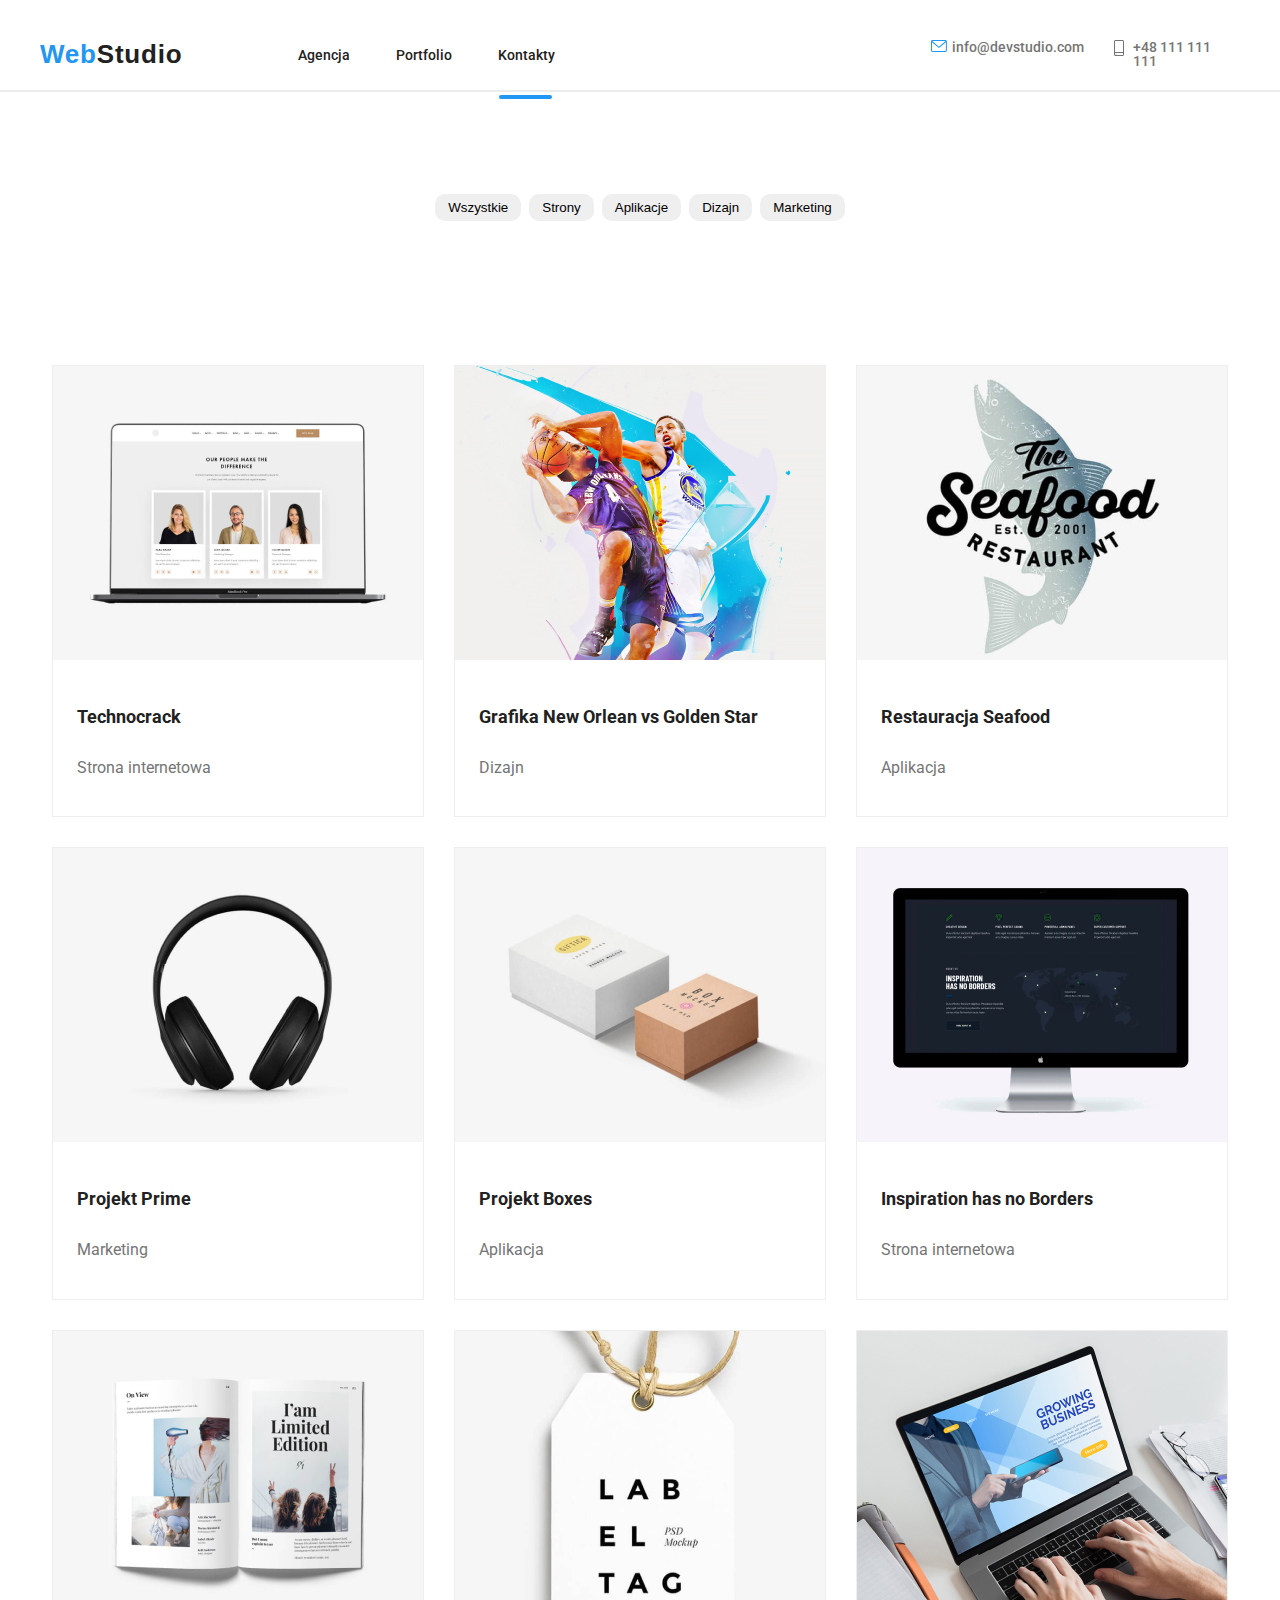
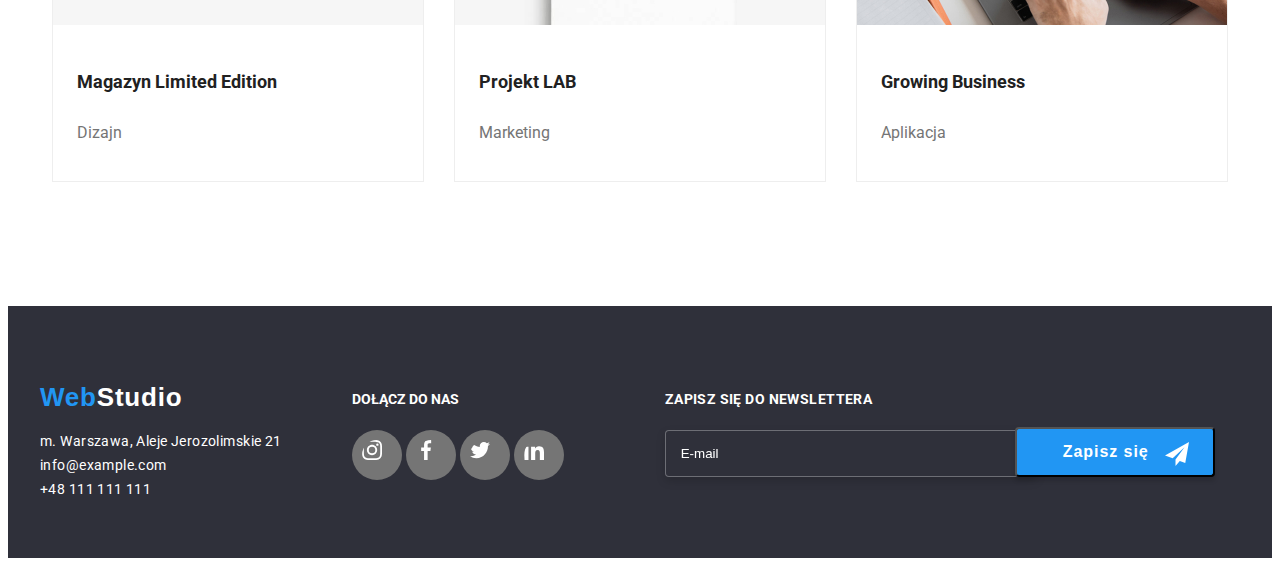
==== commit a09c29e2: "change margin contact" ====
--- a/portfolio.html
+++ b/portfolio.html
@@ -43,17 +43,7 @@
                     <a class="data__link" href="tel:+48111111111">+48 111 111 111</a></div> 
                 </div>
         </div>
-        <div class="header_mobile">
-            <div class="logo">
-                <a class="logo__link" href="./index.html">Web<span class="logo__link logo__link--text">Studio</span></a>
-                
-                <button
-                  class="menu-toggle js-open-menu"
-                  aria-expanded="false"
-                  aria-controls="mobile-menu"><svg class="menu-toggle__svg">
-                <use href="./images/icons.svg#icon-menu_24px" width="47px" height="30px"></use>
-            </svg></button>
-            </div></div>
+       
      
      
      
--- a/css/main.min.css
+++ b/css/main.min.css
@@ -1,6 +1,5 @@
 .header {
   display: none;
-  flex-direction: row;
   justify-items: center;
   align-items: center;
   margin-left: auto;
@@ -8,12 +7,13 @@
   padding-bottom: 32px;
   margin-right: auto;
   inline-size: 100%;
-  width: 1200px;
+  
 }
 @media screen and (min-width:768px){
   .header{
     display: flex;
-    
+    flex-direction: row;
+ 
     
   }}
 
@@ -21,7 +21,7 @@
   .header{
     display: flex;
     flex-wrap: nowrap;
-    
+   
   }}
   .header_mobile{
     display: flex;
@@ -143,7 +143,7 @@
 @media screen and (min-width:768px){
   .contact{
     flex-direction: column;
-
+margin-left: 20px;
   }}
   @media screen and (min-width:1200px){
     .contact{
@@ -160,6 +160,7 @@
 @media screen and (min-width:768px){
   .data{
     padding-bottom: 10px;
+    
   }}
   @media screen and (min-width:1200px){
     .data{
@@ -1072,7 +1073,8 @@
     width: 1200px;
   }}
   .header--port {
-    display: none;
+    
+      display: flex;
       flex-direction: row;
       justify-items: center;
       align-items: center;
@@ -1082,20 +1084,9 @@
       margin-right: auto;
       inline-size: 100%;
       width: 1200px;
-  }
-  @media screen and (min-width:768px){
-    .header--port{
-      display: flex;
-      
-      
-    }}
-  
-  @media screen and (min-width:1200px){
-    .header--port{
-      display: flex;
-      flex-wrap: nowrap;
-      
-    }}
+    }
+  
+
 .header--port::after {
   content: "";
   position: absolute;
